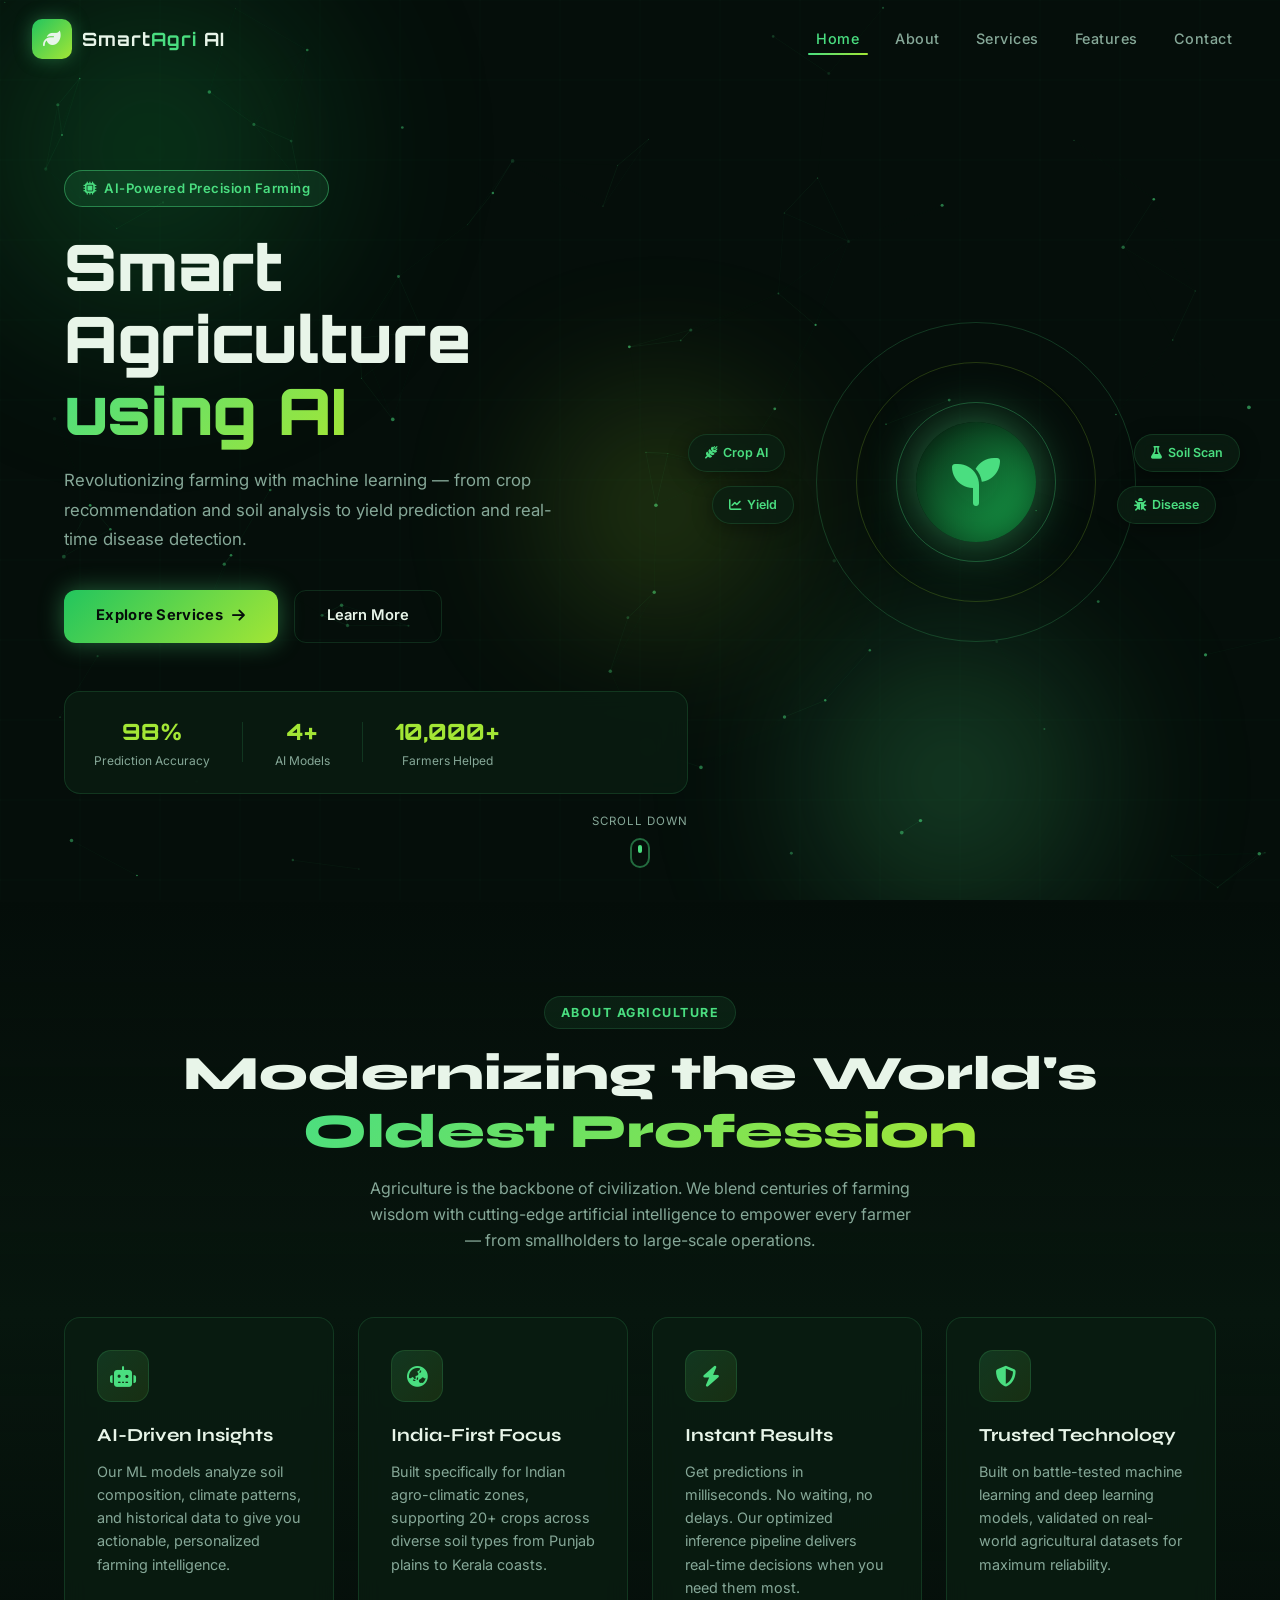
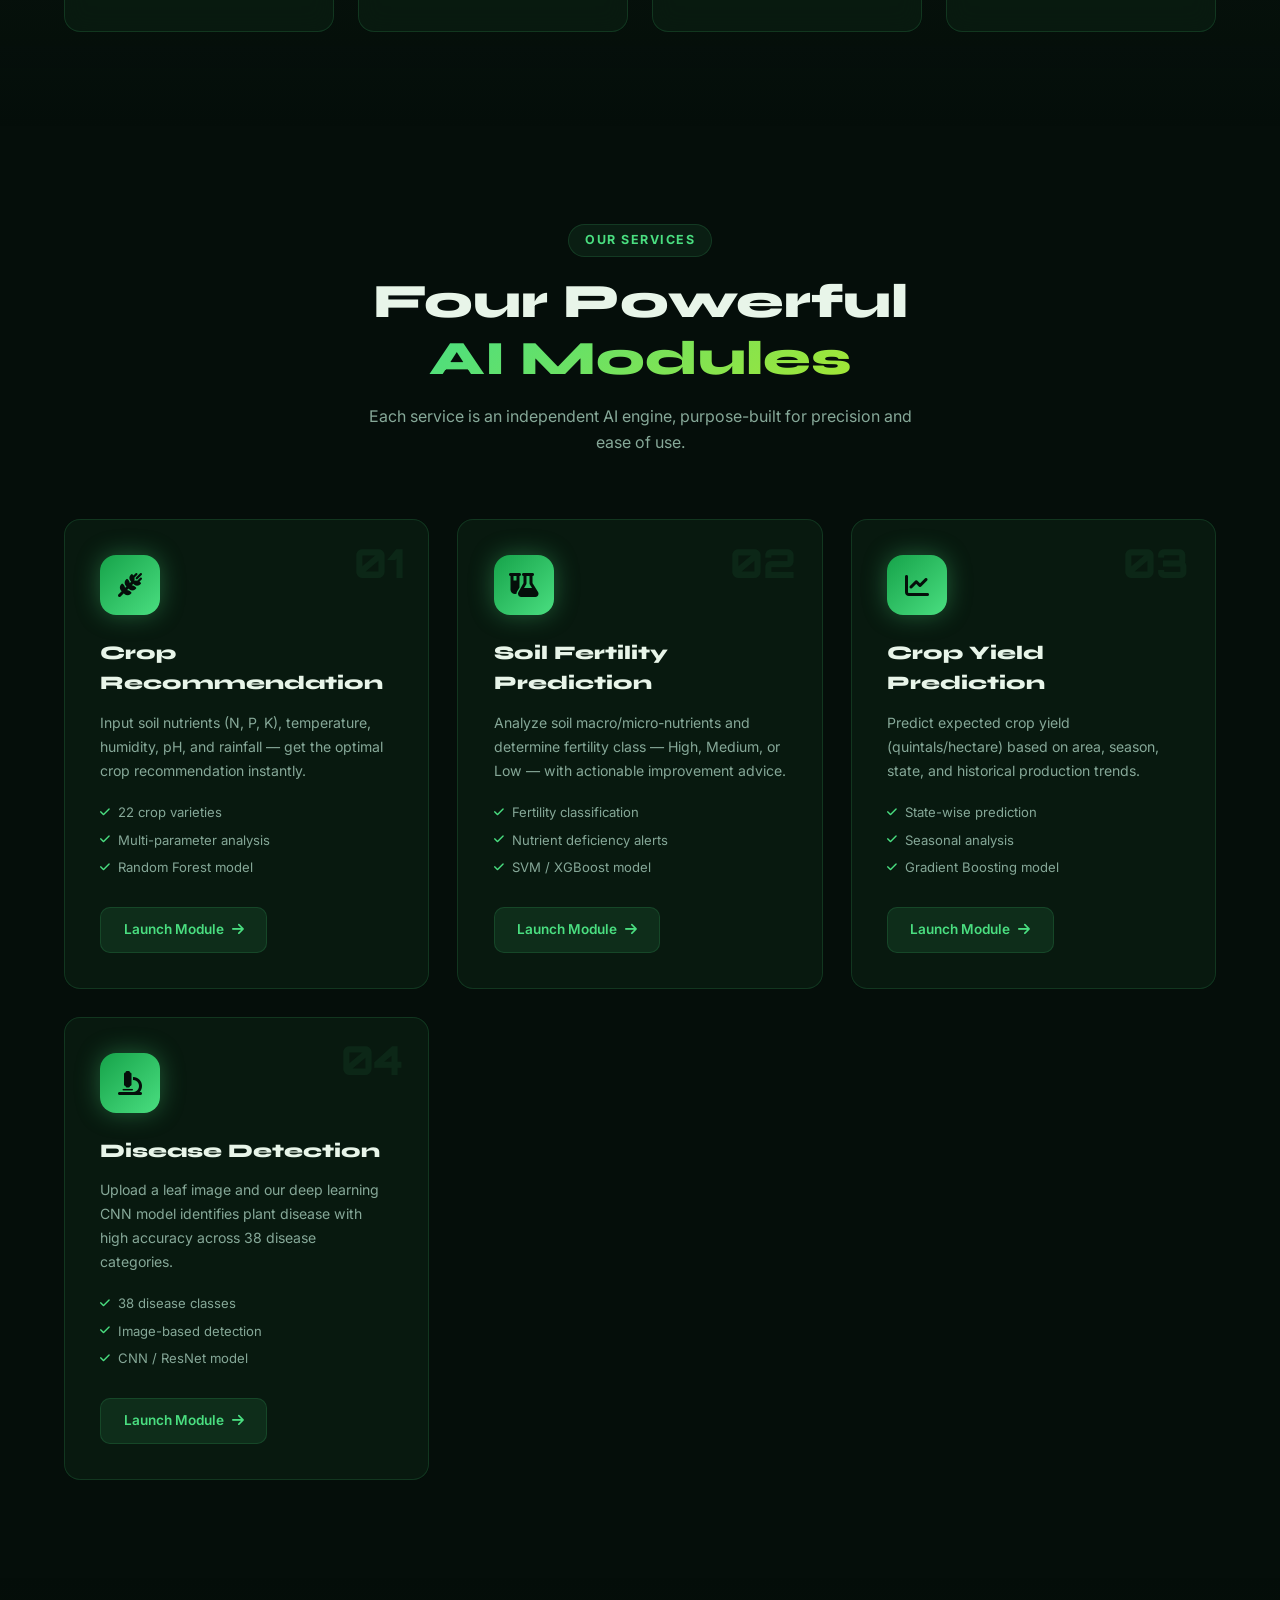
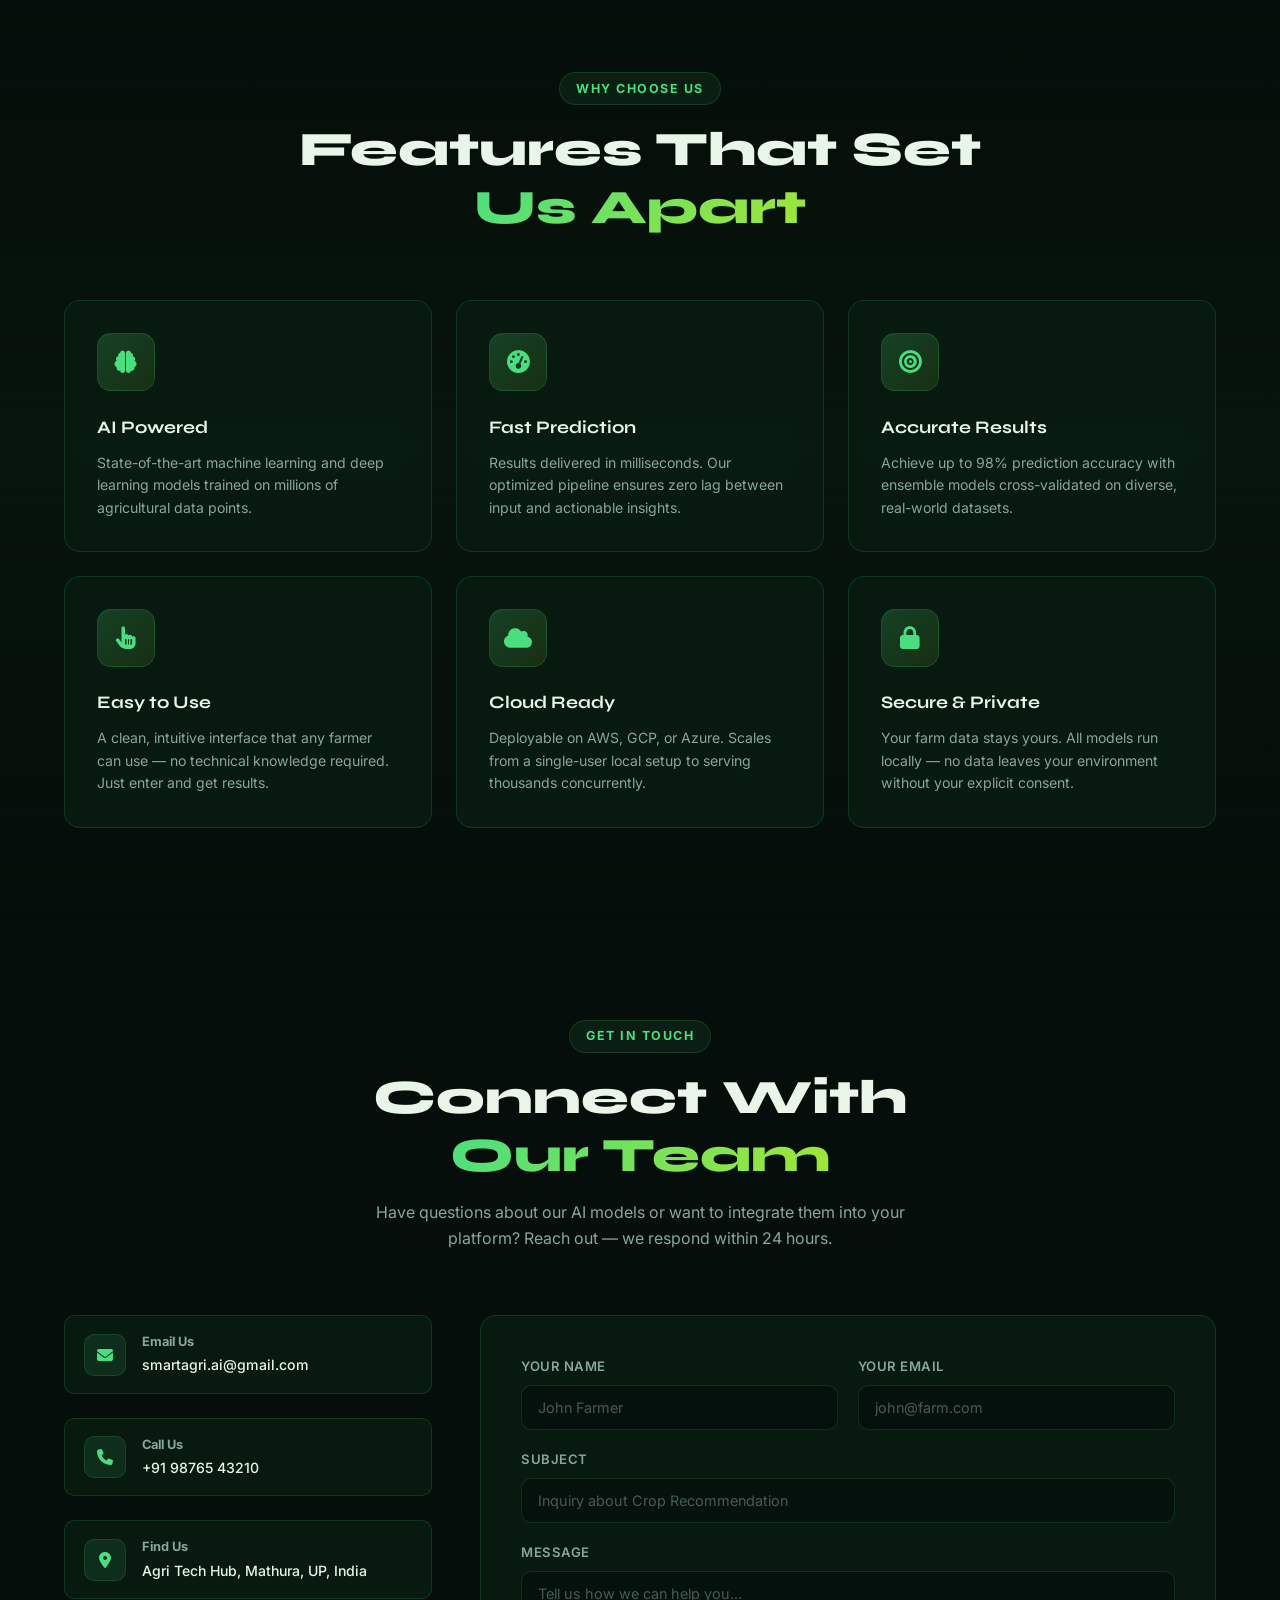
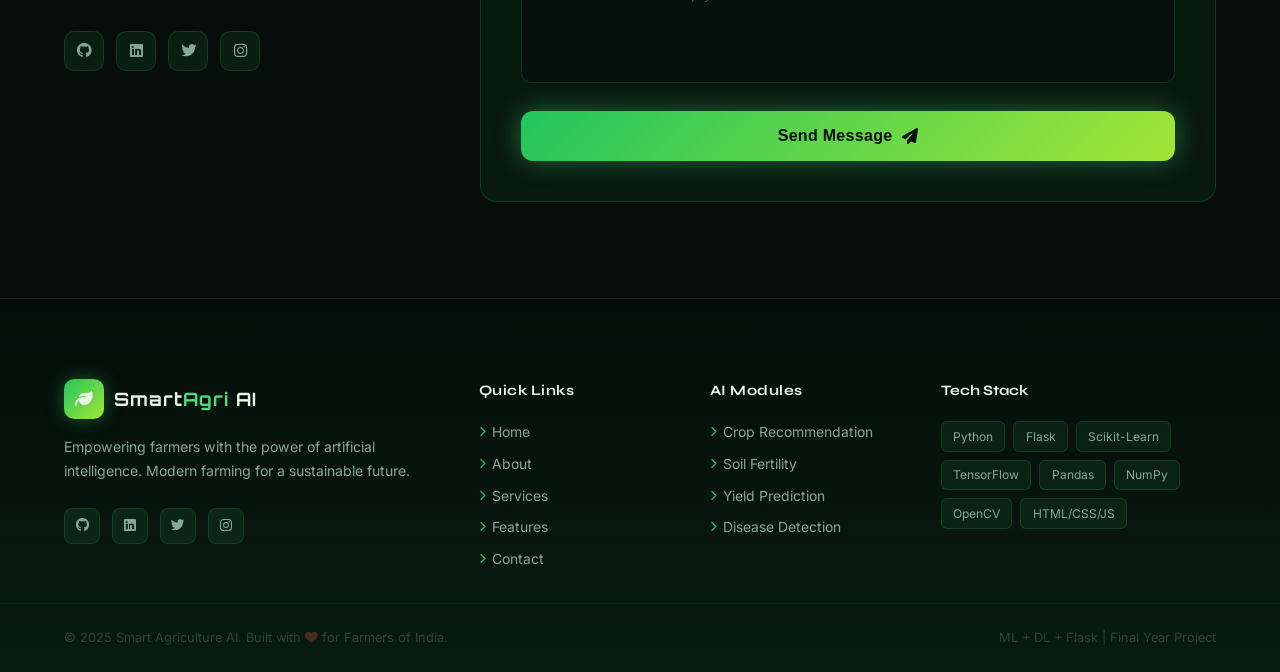
==== Main/index.html @ b3805ebc "Added Main File" ====
<!DOCTYPE html>
<html lang="en">
<head>
  <meta charset="UTF-8" />
  <meta name="viewport" content="width=device-width, initial-scale=1.0" />
  <title>Smart Agriculture AI</title>

  <!-- Google Fonts -->
  <link href="https://fonts.googleapis.com/css2?family=Orbitron:wght@400;600;700;900&family=Syne:wght@400;600;700;800&family=Inter:wght@300;400;500;600&display=swap" rel="stylesheet" />

  <!-- Font Awesome -->
  <link rel="stylesheet" href="https://cdnjs.cloudflare.com/ajax/libs/font-awesome/6.5.0/css/all.min.css" />

  <!-- Main stylesheet -->
  <link rel="stylesheet" href="style.css" />
</head>
<body>

  <!-- ============================================================
       ANIMATED CANVAS BACKGROUND
  ============================================================ -->
  <canvas id="bgCanvas"></canvas>

  <!-- ============================================================
       NAVBAR
  ============================================================ -->
  <nav class="navbar" id="navbar">
    <div class="nav-container">
      <!-- Logo -->
      <div class="nav-logo">
        <span class="logo-icon"><i class="fa-solid fa-leaf"></i></span>
        <span class="logo-text">Smart<span class="accent">Agri</span> AI</span>
      </div>

      <!-- Menu -->
      <ul class="nav-links" id="navLinks">
        <li><a href="#home" class="nav-link active">Home</a></li>
        <li><a href="#about" class="nav-link">About</a></li>
        <li><a href="#services" class="nav-link">Services</a></li>
        <li><a href="#features" class="nav-link">Features</a></li>
        <li><a href="#contact" class="nav-link">Contact</a></li>
      </ul>

      <!-- Hamburger (mobile) -->
      <div class="hamburger" id="hamburger">
        <span></span><span></span><span></span>
      </div>
    </div>
  </nav>

  <!-- ============================================================
       HERO SECTION
  ============================================================ -->
  <section class="hero" id="home">
    <!-- Floating orbs -->
    <div class="orb orb1"></div>
    <div class="orb orb2"></div>
    <div class="orb orb3"></div>

    <div class="hero-content">
      <!-- Badge -->
      <div class="hero-badge reveal">
        <i class="fa-solid fa-microchip"></i> AI-Powered Precision Farming
      </div>

      <h1 class="hero-title reveal">
        Smart Agriculture<br /><span class="gradient-text">using AI</span>
      </h1>

      <p class="hero-subtitle reveal">
        Revolutionizing farming with machine learning — from crop recommendation
        and soil analysis to yield prediction and real-time disease detection.
      </p>

      <div class="hero-buttons reveal">
        <a href="#services" class="btn-primary">
          <span>Explore Services</span>
          <i class="fa-solid fa-arrow-right"></i>
        </a>
        <a href="#about" class="btn-ghost">
          <span>Learn More</span>
        </a>
      </div>

      <!-- Stats bar -->
      <div class="hero-stats reveal">
        <div class="stat">
          <span class="stat-num" data-target="98">0</span><span>%</span>
          <p>Prediction Accuracy</p>
        </div>
        <div class="stat-divider"></div>
        <div class="stat">
          <span class="stat-num" data-target="4">0</span><span>+</span>
          <p>AI Models</p>
        </div>
        <div class="stat-divider"></div>
        <div class="stat">
          <span class="stat-num" data-target="10000">0</span><span>+</span>
          <p>Farmers Helped</p>
        </div>
      </div>
    </div>

    <!-- Hero visual -->
    <div class="hero-visual reveal">
      <div class="hero-ring ring1"></div>
      <div class="hero-ring ring2"></div>
      <div class="hero-ring ring3"></div>
      <div class="hero-globe">
        <i class="fa-solid fa-seedling"></i>
      </div>
      <!-- Floating chips -->
      <div class="chip chip1"><i class="fa-solid fa-wheat-awn"></i> Crop AI</div>
      <div class="chip chip2"><i class="fa-solid fa-flask"></i> Soil Scan</div>
      <div class="chip chip3"><i class="fa-solid fa-chart-line"></i> Yield</div>
      <div class="chip chip4"><i class="fa-solid fa-bug"></i> Disease</div>
    </div>

    <!-- Scroll hint -->
    <div class="scroll-hint">
      <span>Scroll Down</span>
      <div class="scroll-arrow"></div>
    </div>
  </section>

  <!-- ============================================================
       ABOUT SECTION
  ============================================================ -->
  <section class="about" id="about">
    <div class="section-container">
      <!-- Header -->
      <div class="section-header reveal">
        <span class="section-tag">About Agriculture</span>
        <h2>Modernizing the World's<br /><span class="gradient-text">Oldest Profession</span></h2>
        <p>
          Agriculture is the backbone of civilization. We blend centuries of
          farming wisdom with cutting-edge artificial intelligence to empower
          every farmer — from smallholders to large-scale operations.
        </p>
      </div>

      <!-- About cards -->
      <div class="about-grid">
        <div class="about-card reveal tilt-card">
          <div class="card-icon"><i class="fa-solid fa-robot"></i></div>
          <h3>AI-Driven Insights</h3>
          <p>Our ML models analyze soil composition, climate patterns, and historical data to give you actionable, personalized farming intelligence.</p>
        </div>
        <div class="about-card reveal tilt-card">
          <div class="card-icon"><i class="fa-solid fa-earth-asia"></i></div>
          <h3>India-First Focus</h3>
          <p>Built specifically for Indian agro-climatic zones, supporting 20+ crops across diverse soil types from Punjab plains to Kerala coasts.</p>
        </div>
        <div class="about-card reveal tilt-card">
          <div class="card-icon"><i class="fa-solid fa-bolt"></i></div>
          <h3>Instant Results</h3>
          <p>Get predictions in milliseconds. No waiting, no delays. Our optimized inference pipeline delivers real-time decisions when you need them most.</p>
        </div>
        <div class="about-card reveal tilt-card">
          <div class="card-icon"><i class="fa-solid fa-shield-halved"></i></div>
          <h3>Trusted Technology</h3>
          <p>Built on battle-tested machine learning and deep learning models, validated on real-world agricultural datasets for maximum reliability.</p>
        </div>
      </div>
    </div>
  </section>

  <!-- ============================================================
       SERVICES SECTION
  ============================================================ -->
  <section class="services" id="services">
    <div class="section-container">
      <div class="section-header reveal">
        <span class="section-tag">Our Services</span>
        <h2>Four Powerful<br /><span class="gradient-text">AI Modules</span></h2>
        <p>Each service is an independent AI engine, purpose-built for precision and ease of use.</p>
      </div>

      <div class="services-grid">

        <!-- Card 1 — Crop Recommendation -->
        <div class="service-card reveal tilt-card" data-delay="0">
          <div class="service-card-glow"></div>
          <div class="service-icon">
            <i class="fa-solid fa-wheat-awn"></i>
          </div>
          <span class="service-num">01</span>
          <h3>Crop Recommendation</h3>
          <p>Input soil nutrients (N, P, K), temperature, humidity, pH, and rainfall — get the optimal crop recommendation instantly.</p>
          <ul class="service-features">
            <li><i class="fa-solid fa-check"></i> 22 crop varieties</li>
            <li><i class="fa-solid fa-check"></i> Multi-parameter analysis</li>
            <li><i class="fa-solid fa-check"></i> Random Forest model</li>
          </ul>
          <a href="http://127.0.0.1:5002" class="service-btn">
            <span>Launch Module</span>
            <i class="fa-solid fa-arrow-right"></i>
          </a>
        </div>

        <!-- Card 2 — Soil Fertility -->
        <div class="service-card reveal tilt-card" data-delay="100">
          <div class="service-card-glow"></div>
          <div class="service-icon">
            <i class="fa-solid fa-flask-vial"></i>
          </div>
          <span class="service-num">02</span>
          <h3>Soil Fertility Prediction</h3>
          <p>Analyze soil macro/micro-nutrients and determine fertility class — High, Medium, or Low — with actionable improvement advice.</p>
          <ul class="service-features">
            <li><i class="fa-solid fa-check"></i> Fertility classification</li>
            <li><i class="fa-solid fa-check"></i> Nutrient deficiency alerts</li>
            <li><i class="fa-solid fa-check"></i> SVM / XGBoost model</li>
          </ul>
          <a href="http://127.0.0.1:5001" class="service-btn">
            <span>Launch Module</span>
            <i class="fa-solid fa-arrow-right"></i>
          </a>
        </div>

        <!-- Card 3 — Yield Prediction -->
        <div class="service-card reveal tilt-card" data-delay="200">
          <div class="service-card-glow"></div>
          <div class="service-icon">
            <i class="fa-solid fa-chart-line"></i>
          </div>
          <span class="service-num">03</span>
          <h3>Crop Yield Prediction</h3>
          <p>Predict expected crop yield (quintals/hectare) based on area, season, state, and historical production trends.</p>
          <ul class="service-features">
            <li><i class="fa-solid fa-check"></i> State-wise prediction</li>
            <li><i class="fa-solid fa-check"></i> Seasonal analysis</li>
            <li><i class="fa-solid fa-check"></i> Gradient Boosting model</li>
          </ul>
          <a href="http://127.0.0.1:5000" class="service-btn">
            <span>Launch Module</span>
            <i class="fa-solid fa-arrow-right"></i>
          </a>
        </div>

        <!-- Card 4 — Disease Detection -->
        <div class="service-card reveal tilt-card" data-delay="300">
          <div class="service-card-glow"></div>
          <div class="service-icon">
            <i class="fa-solid fa-microscope"></i>
          </div>
          <span class="service-num">04</span>
          <h3>Disease Detection</h3>
          <p>Upload a leaf image and our deep learning CNN model identifies plant disease with high accuracy across 38 disease categories.</p>
          <ul class="service-features">
            <li><i class="fa-solid fa-check"></i> 38 disease classes</li>
            <li><i class="fa-solid fa-check"></i> Image-based detection</li>
            <li><i class="fa-solid fa-check"></i> CNN / ResNet model</li>
          </ul>
          <a href="http://127.0.0.1:5003" class="service-btn">
            <span>Launch Module</span>
            <i class="fa-solid fa-arrow-right"></i>
          </a>
        </div>

      </div>
    </div>
  </section>

  <!-- ============================================================
       FEATURES SECTION
  ============================================================ -->
  <section class="features" id="features">
    <div class="section-container">
      <div class="section-header reveal">
        <span class="section-tag">Why Choose Us</span>
        <h2>Features That Set<br /><span class="gradient-text">Us Apart</span></h2>
      </div>

      <div class="features-grid">

        <div class="feature-box reveal">
          <div class="feature-icon-wrap">
            <div class="feature-icon-bg"></div>
            <i class="fa-solid fa-brain"></i>
          </div>
          <h3>AI Powered</h3>
          <p>State-of-the-art machine learning and deep learning models trained on millions of agricultural data points.</p>
        </div>

        <div class="feature-box reveal">
          <div class="feature-icon-wrap">
            <div class="feature-icon-bg"></div>
            <i class="fa-solid fa-gauge-high"></i>
          </div>
          <h3>Fast Prediction</h3>
          <p>Results delivered in milliseconds. Our optimized pipeline ensures zero lag between input and actionable insights.</p>
        </div>

        <div class="feature-box reveal">
          <div class="feature-icon-wrap">
            <div class="feature-icon-bg"></div>
            <i class="fa-solid fa-bullseye"></i>
          </div>
          <h3>Accurate Results</h3>
          <p>Achieve up to 98% prediction accuracy with ensemble models cross-validated on diverse, real-world datasets.</p>
        </div>

        <div class="feature-box reveal">
          <div class="feature-icon-wrap">
            <div class="feature-icon-bg"></div>
            <i class="fa-solid fa-hand-pointer"></i>
          </div>
          <h3>Easy to Use</h3>
          <p>A clean, intuitive interface that any farmer can use — no technical knowledge required. Just enter and get results.</p>
        </div>

        <div class="feature-box reveal">
          <div class="feature-icon-wrap">
            <div class="feature-icon-bg"></div>
            <i class="fa-solid fa-cloud"></i>
          </div>
          <h3>Cloud Ready</h3>
          <p>Deployable on AWS, GCP, or Azure. Scales from a single-user local setup to serving thousands concurrently.</p>
        </div>

        <div class="feature-box reveal">
          <div class="feature-icon-wrap">
            <div class="feature-icon-bg"></div>
            <i class="fa-solid fa-lock"></i>
          </div>
          <h3>Secure & Private</h3>
          <p>Your farm data stays yours. All models run locally — no data leaves your environment without your explicit consent.</p>
        </div>

      </div>
    </div>
  </section>

  <!-- ============================================================
       CONTACT SECTION
  ============================================================ -->
  <section class="contact" id="contact">
    <div class="section-container">
      <div class="section-header reveal">
        <span class="section-tag">Get in Touch</span>
        <h2>Connect With<br /><span class="gradient-text">Our Team</span></h2>
        <p>Have questions about our AI models or want to integrate them into your platform? Reach out — we respond within 24 hours.</p>
      </div>

      <div class="contact-wrapper reveal">
        <!-- Contact info -->
        <div class="contact-info">
          <div class="contact-info-item">
            <div class="contact-info-icon"><i class="fa-solid fa-envelope"></i></div>
            <div>
              <h4>Email Us</h4>
              <p>smartagri.ai@gmail.com</p>
            </div>
          </div>
          <div class="contact-info-item">
            <div class="contact-info-icon"><i class="fa-solid fa-phone"></i></div>
            <div>
              <h4>Call Us</h4>
              <p>+91 98765 43210</p>
            </div>
          </div>
          <div class="contact-info-item">
            <div class="contact-info-icon"><i class="fa-solid fa-location-dot"></i></div>
            <div>
              <h4>Find Us</h4>
              <p>Agri Tech Hub, Mathura, UP, India</p>
            </div>
          </div>
          <!-- Social links -->
          <div class="contact-socials">
            <a href="#" class="social-btn"><i class="fa-brands fa-github"></i></a>
            <a href="#" class="social-btn"><i class="fa-brands fa-linkedin"></i></a>
            <a href="#" class="social-btn"><i class="fa-brands fa-twitter"></i></a>
            <a href="#" class="social-btn"><i class="fa-brands fa-instagram"></i></a>
          </div>
        </div>

        <!-- Contact form -->
        <form class="contact-form" id="contactForm">
          <div class="form-row">
            <div class="form-group">
              <label>Your Name</label>
              <input type="text" placeholder="John Farmer" required />
            </div>
            <div class="form-group">
              <label>Your Email</label>
              <input type="email" placeholder="john@farm.com" required />
            </div>
          </div>
          <div class="form-group">
            <label>Subject</label>
            <input type="text" placeholder="Inquiry about Crop Recommendation" required />
          </div>
          <div class="form-group">
            <label>Message</label>
            <textarea rows="5" placeholder="Tell us how we can help you..." required></textarea>
          </div>
          <button type="submit" class="btn-primary form-submit">
            <span>Send Message</span>
            <i class="fa-solid fa-paper-plane"></i>
          </button>
          <!-- Success toast -->
          <div class="form-toast" id="formToast">
            <i class="fa-solid fa-circle-check"></i> Message sent successfully!
          </div>
        </form>
      </div>
    </div>
  </section>

  <!-- ============================================================
       FOOTER
  ============================================================ -->
  <footer class="footer">
    <div class="footer-bg-animation"></div>
    <div class="footer-container">

      <!-- Brand -->
      <div class="footer-brand">
        <div class="nav-logo">
          <span class="logo-icon"><i class="fa-solid fa-leaf"></i></span>
          <span class="logo-text">Smart<span class="accent">Agri</span> AI</span>
        </div>
        <p>Empowering farmers with the power of artificial intelligence. Modern farming for a sustainable future.</p>
        <div class="footer-socials">
          <a href="#"><i class="fa-brands fa-github"></i></a>
          <a href="#"><i class="fa-brands fa-linkedin"></i></a>
          <a href="#"><i class="fa-brands fa-twitter"></i></a>
          <a href="#"><i class="fa-brands fa-instagram"></i></a>
        </div>
      </div>

      <!-- Quick links -->
      <div class="footer-links">
        <h4>Quick Links</h4>
        <ul>
          <li><a href="#home"><i class="fa-solid fa-chevron-right"></i> Home</a></li>
          <li><a href="#about"><i class="fa-solid fa-chevron-right"></i> About</a></li>
          <li><a href="#services"><i class="fa-solid fa-chevron-right"></i> Services</a></li>
          <li><a href="#features"><i class="fa-solid fa-chevron-right"></i> Features</a></li>
          <li><a href="#contact"><i class="fa-solid fa-chevron-right"></i> Contact</a></li>
        </ul>
      </div>

      <!-- Services links -->
      <div class="footer-links">
        <h4>AI Modules</h4>
        <ul>
          <li><a href="http://127.0.0.1:5002"><i class="fa-solid fa-chevron-right"></i> Crop Recommendation</a></li>
          <li><a href="http://127.0.0.1:5001"><i class="fa-solid fa-chevron-right"></i> Soil Fertility</a></li>
          <li><a href="http://127.0.0.1:5000"><i class="fa-solid fa-chevron-right"></i> Yield Prediction</a></li>
          <li><a href="http://127.0.0.1:5003"><i class="fa-solid fa-chevron-right"></i> Disease Detection</a></li>
        </ul>
      </div>

      <!-- Tech stack -->
      <div class="footer-tech">
        <h4>Tech Stack</h4>
        <div class="tech-tags">
          <span>Python</span>
          <span>Flask</span>
          <span>Scikit-Learn</span>
          <span>TensorFlow</span>
          <span>Pandas</span>
          <span>NumPy</span>
          <span>OpenCV</span>
          <span>HTML/CSS/JS</span>
        </div>
      </div>

    </div>

    <!-- Bottom bar -->
    <div class="footer-bottom">
      <p>© 2025 Smart Agriculture AI. Built with <i class="fa-solid fa-heart"></i> for Farmers of India.</p>
      <p>ML + DL + Flask | Final Year Project</p>
    </div>
  </footer>

  <!-- Script -->
  <script src="script.js"></script>
</body>
</html>
---- Main/style.css ----
/* ================================================================
   SMART AGRICULTURE AI — style.css
   Dark + Green futuristic theme with glassmorphism & animations
   ================================================================ */

/* ---------------------------------------------------------------
   CSS Variables & Reset
--------------------------------------------------------------- */
:root {
  --bg-dark:        #050e0a;
  --bg-card:        rgba(10, 30, 18, 0.75);
  --bg-card-solid:  #0a1e12;
  --green-400:      #4ade80;
  --green-500:      #22c55e;
  --green-600:      #16a34a;
  --green-glow:     rgba(74, 222, 128, 0.35);
  --green-glow-sm:  rgba(74, 222, 128, 0.15);
  --accent:         #a3e635;       /* lime accent */
  --text-primary:   #e8f5e9;
  --text-secondary: #86a898;
  --border:         rgba(74, 222, 128, 0.15);
  --border-glow:    rgba(74, 222, 128, 0.45);
  --font-display:   'Orbitron', monospace;
  --font-heading:   'Syne', sans-serif;
  --font-body:      'Inter', sans-serif;
  --radius:         16px;
  --radius-sm:      10px;
  --transition:     0.35s cubic-bezier(0.4, 0, 0.2, 1);
}

*, *::before, *::after { box-sizing: border-box; margin: 0; padding: 0; }

html { scroll-behavior: smooth; }

body {
  font-family: var(--font-body);
  background: var(--bg-dark);
  color: var(--text-primary);
  overflow-x: hidden;
  line-height: 1.6;
}

/* ---------------------------------------------------------------
   CANVAS BACKGROUND
--------------------------------------------------------------- */
#bgCanvas {
  position: fixed;
  inset: 0;
  z-index: 0;
  pointer-events: none;
}

/* ---------------------------------------------------------------
   TYPOGRAPHY UTILITIES
--------------------------------------------------------------- */
.gradient-text {
  background: linear-gradient(135deg, var(--green-400), var(--accent));
  -webkit-background-clip: text;
  -webkit-text-fill-color: transparent;
  background-clip: text;
}

.accent { color: var(--green-400); }

/* ---------------------------------------------------------------
   SCROLLBAR
--------------------------------------------------------------- */
::-webkit-scrollbar { width: 6px; }
::-webkit-scrollbar-track { background: var(--bg-dark); }
::-webkit-scrollbar-thumb { background: var(--green-600); border-radius: 99px; }

/* ---------------------------------------------------------------
   NAVBAR
--------------------------------------------------------------- */
.navbar {
  position: fixed;
  top: 0; left: 0; right: 0;
  z-index: 1000;
  padding: 1.2rem 2rem;
  transition: var(--transition);
}

.navbar.scrolled {
  background: rgba(5, 14, 10, 0.9);
  backdrop-filter: blur(18px);
  -webkit-backdrop-filter: blur(18px);
  border-bottom: 1px solid var(--border);
  padding: 0.85rem 2rem;
  box-shadow: 0 4px 30px rgba(0,0,0,0.5);
}

.nav-container {
  max-width: 1300px;
  margin: 0 auto;
  display: flex;
  align-items: center;
  justify-content: space-between;
}

/* Logo */
.nav-logo {
  display: flex;
  align-items: center;
  gap: 0.6rem;
  text-decoration: none;
}

.logo-icon {
  width: 40px; height: 40px;
  background: linear-gradient(135deg, var(--green-500), var(--accent));
  border-radius: 10px;
  display: flex; align-items: center; justify-content: center;
  font-size: 1.1rem;
  box-shadow: 0 0 18px var(--green-glow);
  animation: logoPulse 3s ease-in-out infinite;
}

@keyframes logoPulse {
  0%, 100% { box-shadow: 0 0 18px var(--green-glow); }
  50%       { box-shadow: 0 0 30px rgba(74,222,128,0.55); }
}

.logo-text {
  font-family: var(--font-display);
  font-size: 1.15rem;
  font-weight: 700;
  color: var(--text-primary);
  letter-spacing: 1px;
}

/* Nav links */
.nav-links {
  display: flex;
  list-style: none;
  gap: 0.25rem;
}

.nav-link {
  position: relative;
  padding: 0.5rem 1rem;
  color: var(--text-secondary);
  text-decoration: none;
  font-size: 0.9rem;
  font-weight: 500;
  border-radius: 8px;
  transition: var(--transition);
  letter-spacing: 0.5px;
}

.nav-link::after {
  content: '';
  position: absolute;
  bottom: 0; left: 50%; right: 50%;
  height: 2px;
  background: linear-gradient(90deg, var(--green-400), var(--accent));
  border-radius: 99px;
  transition: var(--transition);
}

.nav-link:hover,
.nav-link.active {
  color: var(--green-400);
}

.nav-link:hover::after,
.nav-link.active::after {
  left: 10%; right: 10%;
}

/* Hamburger */
.hamburger {
  display: none;
  flex-direction: column;
  gap: 5px;
  cursor: pointer;
}
.hamburger span {
  width: 26px; height: 2px;
  background: var(--green-400);
  border-radius: 99px;
  transition: var(--transition);
}

/* ---------------------------------------------------------------
   HERO
--------------------------------------------------------------- */
.hero {
  position: relative;
  min-height: 100vh;
  display: flex;
  align-items: center;
  justify-content: space-between;
  gap: 3rem;
  padding: 8rem 5% 4rem;
  overflow: hidden;
  z-index: 1;
}

/* Floating orbs */
.orb {
  position: absolute;
  border-radius: 50%;
  filter: blur(80px);
  opacity: 0.35;
  animation: orbFloat 8s ease-in-out infinite;
}
.orb1 {
  width: 500px; height: 500px;
  background: radial-gradient(circle, #16a34a, transparent 70%);
  top: -100px; left: -100px;
}
.orb2 {
  width: 400px; height: 400px;
  background: radial-gradient(circle, #4ade80, transparent 70%);
  bottom: -80px; right: 10%;
  animation-delay: -3s;
}
.orb3 {
  width: 300px; height: 300px;
  background: radial-gradient(circle, #a3e635, transparent 70%);
  top: 40%; left: 40%;
  animation-delay: -5s;
}

@keyframes orbFloat {
  0%, 100% { transform: translate(0, 0) scale(1); }
  33%       { transform: translate(30px, -30px) scale(1.08); }
  66%       { transform: translate(-20px, 20px) scale(0.95); }
}

/* Hero content */
.hero-content {
  flex: 1;
  max-width: 640px;
  z-index: 2;
}

.hero-badge {
  display: inline-flex;
  align-items: center;
  gap: 0.5rem;
  background: rgba(74, 222, 128, 0.1);
  border: 1px solid var(--border-glow);
  padding: 0.45rem 1.1rem;
  border-radius: 99px;
  font-size: 0.82rem;
  font-weight: 600;
  color: var(--green-400);
  letter-spacing: 0.5px;
  margin-bottom: 1.5rem;
  animation: badgePulse 3s ease-in-out infinite;
}

@keyframes badgePulse {
  0%, 100% { box-shadow: 0 0 0 rgba(74,222,128,0); }
  50%       { box-shadow: 0 0 20px rgba(74,222,128,0.25); }
}

.hero-title {
  font-family: var(--font-display);
  font-size: clamp(2.4rem, 5vw, 4rem);
  font-weight: 900;
  line-height: 1.12;
  margin-bottom: 1.25rem;
  color: var(--text-primary);
}

.hero-subtitle {
  font-size: 1.05rem;
  color: var(--text-secondary);
  max-width: 520px;
  margin-bottom: 2.2rem;
  line-height: 1.75;
}

.hero-buttons {
  display: flex;
  flex-wrap: wrap;
  gap: 1rem;
  margin-bottom: 3rem;
}

/* Primary button */
.btn-primary {
  display: inline-flex;
  align-items: center;
  gap: 0.6rem;
  padding: 0.85rem 2rem;
  background: linear-gradient(135deg, var(--green-500), var(--accent));
  color: #050e0a;
  font-weight: 700;
  font-size: 0.92rem;
  border-radius: 12px;
  text-decoration: none;
  border: none;
  cursor: pointer;
  position: relative;
  overflow: hidden;
  transition: var(--transition);
  box-shadow: 0 0 25px rgba(74,222,128,0.4);
  letter-spacing: 0.3px;
}
.btn-primary::before {
  content: '';
  position: absolute;
  inset: 0;
  background: linear-gradient(135deg, rgba(255,255,255,0.25), transparent);
  opacity: 0;
  transition: var(--transition);
}
.btn-primary:hover {
  transform: translateY(-3px);
  box-shadow: 0 0 45px rgba(74,222,128,0.65);
}
.btn-primary:hover::before { opacity: 1; }
.btn-primary i { transition: transform var(--transition); }
.btn-primary:hover i { transform: translateX(4px); }

/* Ghost button */
.btn-ghost {
  display: inline-flex;
  align-items: center;
  gap: 0.5rem;
  padding: 0.85rem 2rem;
  background: transparent;
  color: var(--text-primary);
  font-weight: 600;
  font-size: 0.92rem;
  border-radius: 12px;
  text-decoration: none;
  border: 1px solid var(--border);
  cursor: pointer;
  transition: var(--transition);
}
.btn-ghost:hover {
  border-color: var(--green-400);
  color: var(--green-400);
  background: var(--green-glow-sm);
  transform: translateY(-3px);
}

/* Stats bar */
.hero-stats {
  display: flex;
  align-items: center;
  gap: 2rem;
  padding: 1.4rem 1.8rem;
  background: var(--bg-card);
  border: 1px solid var(--border);
  border-radius: var(--radius);
  backdrop-filter: blur(10px);
  -webkit-backdrop-filter: blur(10px);
}
.stat { text-align: center; }
.stat-num {
  font-family: var(--font-display);
  font-size: 1.8rem;
  font-weight: 900;
  color: var(--green-400);
}
.stat > span { font-size: 1.4rem; color: var(--accent); font-weight: 800; }
.stat p { font-size: 0.75rem; color: var(--text-secondary); margin-top: 0.1rem; }
.stat-divider {
  width: 1px;
  height: 40px;
  background: var(--border);
}

/* Hero visual */
.hero-visual {
  flex: 1;
  max-width: 480px;
  position: relative;
  display: flex;
  align-items: center;
  justify-content: center;
  z-index: 2;
}

.hero-ring {
  position: absolute;
  border-radius: 50%;
  border: 1px solid var(--border);
  animation: ringRotate 20s linear infinite;
}
.ring1 { width: 320px; height: 320px; border-color: rgba(74,222,128,0.2); }
.ring2 { width: 240px; height: 240px; border-color: rgba(163,230,53,0.2); animation-direction: reverse; animation-duration: 15s; }
.ring3 { width: 160px; height: 160px; border-color: rgba(74,222,128,0.3); animation-duration: 10s; }

@keyframes ringRotate {
  from { transform: rotate(0deg); }
  to   { transform: rotate(360deg); }
}

.hero-globe {
  width: 120px; height: 120px;
  border-radius: 50%;
  background: linear-gradient(135deg, #0a2e18, #16a34a);
  display: flex; align-items: center; justify-content: center;
  font-size: 3rem;
  color: var(--green-400);
  box-shadow: 0 0 50px rgba(74,222,128,0.5), inset 0 0 30px rgba(0,0,0,0.5);
  animation: globePulse 4s ease-in-out infinite;
  z-index: 2;
}
@keyframes globePulse {
  0%, 100% { box-shadow: 0 0 50px rgba(74,222,128,0.5); }
  50%       { box-shadow: 0 0 80px rgba(74,222,128,0.8); }
}

/* Floating chips */
.chip {
  position: absolute;
  padding: 0.5rem 1rem;
  background: rgba(10,30,18,0.8);
  border: 1px solid var(--border);
  border-radius: 99px;
  font-size: 0.78rem;
  font-weight: 600;
  color: var(--green-400);
  backdrop-filter: blur(10px);
  -webkit-backdrop-filter: blur(10px);
  white-space: nowrap;
  display: flex; align-items: center; gap: 0.4rem;
  box-shadow: 0 4px 20px rgba(0,0,0,0.4);
}
.chip1 { top: 10%; left: -10%;    animation: chipFloat 6s ease-in-out infinite 0s; }
.chip2 { top: 10%; right: -5%;   animation: chipFloat 6s ease-in-out infinite 1.5s; }
.chip3 { bottom: 15%; left: -5%; animation: chipFloat 6s ease-in-out infinite 3s; }
.chip4 { bottom: 15%; right: 0%; animation: chipFloat 6s ease-in-out infinite 4.5s; }

@keyframes chipFloat {
  0%, 100% { transform: translateY(0); }
  50%       { transform: translateY(-10px); }
}

/* Scroll hint */
.scroll-hint {
  position: absolute;
  bottom: 2rem; left: 50%;
  transform: translateX(-50%);
  display: flex; flex-direction: column; align-items: center; gap: 0.5rem;
  font-size: 0.72rem;
  color: var(--text-secondary);
  letter-spacing: 1px;
  text-transform: uppercase;
  animation: hintFade 3s ease-in-out infinite;
}
.scroll-arrow {
  width: 20px; height: 30px;
  border: 2px solid var(--border-glow);
  border-radius: 10px;
  position: relative;
}
.scroll-arrow::after {
  content: '';
  position: absolute;
  top: 5px; left: 50%;
  transform: translateX(-50%);
  width: 4px; height: 8px;
  background: var(--green-400);
  border-radius: 99px;
  animation: scrollDot 2s ease-in-out infinite;
}
@keyframes scrollDot {
  0%   { opacity: 1; transform: translateX(-50%) translateY(0); }
  100% { opacity: 0; transform: translateX(-50%) translateY(14px); }
}
@keyframes hintFade {
  0%, 100% { opacity: 0.5; }
  50%       { opacity: 1; }
}

/* ---------------------------------------------------------------
   SECTION SHARED
--------------------------------------------------------------- */
.section-container {
  max-width: 1300px;
  margin: 0 auto;
  padding: 6rem 5%;
  position: relative;
  z-index: 1;
}

.section-header {
  text-align: center;
  margin-bottom: 4rem;
}

.section-tag {
  display: inline-block;
  padding: 0.35rem 1rem;
  background: rgba(74, 222, 128, 0.08);
  border: 1px solid var(--border);
  border-radius: 99px;
  font-size: 0.78rem;
  font-weight: 700;
  color: var(--green-400);
  letter-spacing: 1.5px;
  text-transform: uppercase;
  margin-bottom: 1rem;
}

.section-header h2 {
  font-family: var(--font-heading);
  font-size: clamp(2rem, 4vw, 3rem);
  font-weight: 800;
  line-height: 1.2;
  margin-bottom: 1rem;
}

.section-header p {
  color: var(--text-secondary);
  max-width: 560px;
  margin: 0 auto;
  font-size: 1rem;
}

/* ---------------------------------------------------------------
   ABOUT SECTION
--------------------------------------------------------------- */
.about {
  position: relative;
  z-index: 1;
  background: linear-gradient(180deg, transparent, rgba(10,30,18,0.5) 50%, transparent);
}

.about-grid {
  display: grid;
  grid-template-columns: repeat(auto-fit, minmax(260px, 1fr));
  gap: 1.5rem;
}

.about-card {
  background: var(--bg-card);
  border: 1px solid var(--border);
  border-radius: var(--radius);
  padding: 2rem;
  backdrop-filter: blur(12px);
  -webkit-backdrop-filter: blur(12px);
  transition: var(--transition);
  position: relative;
  overflow: hidden;
}
.about-card::before {
  content: '';
  position: absolute;
  top: 0; left: 0; right: 0;
  height: 2px;
  background: linear-gradient(90deg, transparent, var(--green-500), transparent);
  opacity: 0;
  transition: var(--transition);
}
.about-card:hover {
  border-color: var(--border-glow);
  transform: translateY(-6px);
  box-shadow: 0 20px 50px rgba(0,0,0,0.5), 0 0 30px var(--green-glow-sm);
}
.about-card:hover::before { opacity: 1; }

.card-icon {
  width: 52px; height: 52px;
  background: linear-gradient(135deg, rgba(74,222,128,0.15), rgba(163,230,53,0.1));
  border: 1px solid var(--border);
  border-radius: 14px;
  display: flex; align-items: center; justify-content: center;
  font-size: 1.3rem;
  color: var(--green-400);
  margin-bottom: 1.2rem;
  transition: var(--transition);
}
.about-card:hover .card-icon {
  background: linear-gradient(135deg, rgba(74,222,128,0.25), rgba(163,230,53,0.2));
  box-shadow: 0 0 20px var(--green-glow-sm);
}

.about-card h3 {
  font-family: var(--font-heading);
  font-size: 1.15rem;
  font-weight: 700;
  margin-bottom: 0.6rem;
  color: var(--text-primary);
}

.about-card p { color: var(--text-secondary); font-size: 0.9rem; }

/* ---------------------------------------------------------------
   SERVICES SECTION
--------------------------------------------------------------- */
.services {
  position: relative;
  z-index: 1;
}

.services-grid {
  display: grid;
  grid-template-columns: repeat(auto-fit, minmax(280px, 1fr));
  gap: 1.75rem;
}

.service-card {
  position: relative;
  background: var(--bg-card);
  border: 1px solid var(--border);
  border-radius: var(--radius);
  padding: 2.2rem;
  backdrop-filter: blur(14px);
  -webkit-backdrop-filter: blur(14px);
  overflow: hidden;
  transition: var(--transition);
  display: flex;
  flex-direction: column;
}

/* Glow effect */
.service-card-glow {
  position: absolute;
  inset: 0;
  border-radius: var(--radius);
  opacity: 0;
  background: radial-gradient(circle at 50% 0%, rgba(74,222,128,0.2), transparent 70%);
  transition: var(--transition);
  pointer-events: none;
}
.service-card:hover .service-card-glow { opacity: 1; }

.service-card:hover {
  border-color: var(--border-glow);
  transform: translateY(-8px);
  box-shadow: 0 25px 60px rgba(0,0,0,0.6), 0 0 40px var(--green-glow);
}

.service-num {
  position: absolute;
  top: 1.4rem; right: 1.6rem;
  font-family: var(--font-display);
  font-size: 2.5rem;
  font-weight: 900;
  color: rgba(74,222,128,0.07);
  line-height: 1;
}

.service-icon {
  width: 60px; height: 60px;
  background: linear-gradient(135deg, var(--green-600), var(--green-400));
  border-radius: 16px;
  display: flex; align-items: center; justify-content: center;
  font-size: 1.5rem;
  color: #050e0a;
  margin-bottom: 1.4rem;
  box-shadow: 0 0 25px var(--green-glow);
  transition: var(--transition);
}
.service-card:hover .service-icon {
  box-shadow: 0 0 40px rgba(74,222,128,0.7);
  transform: scale(1.08);
}

.service-card h3 {
  font-family: var(--font-heading);
  font-size: 1.2rem;
  font-weight: 800;
  margin-bottom: 0.75rem;
  color: var(--text-primary);
}

.service-card p {
  color: var(--text-secondary);
  font-size: 0.88rem;
  line-height: 1.7;
  margin-bottom: 1.2rem;
}

.service-features {
  list-style: none;
  margin-bottom: 1.8rem;
  display: flex;
  flex-direction: column;
  gap: 0.4rem;
  flex: 1;
}
.service-features li {
  display: flex; align-items: center; gap: 0.5rem;
  font-size: 0.82rem;
  color: var(--text-secondary);
}
.service-features li i { color: var(--green-400); font-size: 0.7rem; }

.service-btn {
  display: inline-flex;
  align-items: center;
  gap: 0.5rem;
  padding: 0.7rem 1.4rem;
  background: rgba(74,222,128,0.1);
  border: 1px solid var(--border);
  border-radius: 10px;
  color: var(--green-400);
  font-weight: 600;
  font-size: 0.85rem;
  text-decoration: none;
  transition: var(--transition);
  align-self: flex-start;
}
.service-btn:hover {
  background: var(--green-500);
  border-color: var(--green-500);
  color: #050e0a;
  box-shadow: 0 0 25px var(--green-glow);
}
.service-btn i { transition: transform var(--transition); }
.service-btn:hover i { transform: translateX(4px); }

/* ---------------------------------------------------------------
   FEATURES SECTION
--------------------------------------------------------------- */
.features {
  position: relative;
  z-index: 1;
  background: linear-gradient(180deg, transparent, rgba(10,30,18,0.4) 50%, transparent);
}

.features-grid {
  display: grid;
  grid-template-columns: repeat(auto-fit, minmax(280px, 1fr));
  gap: 1.5rem;
}

.feature-box {
  background: var(--bg-card);
  border: 1px solid var(--border);
  border-radius: var(--radius);
  padding: 2rem;
  backdrop-filter: blur(12px);
  -webkit-backdrop-filter: blur(12px);
  transition: var(--transition);
  position: relative;
  overflow: hidden;
}

.feature-box::after {
  content: '';
  position: absolute;
  bottom: 0; left: 0; right: 0;
  height: 2px;
  background: linear-gradient(90deg, var(--green-500), var(--accent));
  transform: scaleX(0);
  transform-origin: left;
  transition: transform 0.4s ease;
}
.feature-box:hover::after { transform: scaleX(1); }

.feature-box:hover {
  border-color: var(--border-glow);
  transform: translateY(-6px);
  box-shadow: 0 20px 50px rgba(0,0,0,0.5), 0 0 25px var(--green-glow-sm);
}

.feature-icon-wrap {
  position: relative;
  width: 58px; height: 58px;
  margin-bottom: 1.4rem;
}
.feature-icon-bg {
  position: absolute;
  inset: 0;
  border-radius: 14px;
  background: linear-gradient(135deg, rgba(74,222,128,0.2), rgba(163,230,53,0.1));
  border: 1px solid var(--border);
}
.feature-icon-wrap i {
  position: absolute;
  inset: 0;
  display: flex; align-items: center; justify-content: center;
  font-size: 1.4rem;
  color: var(--green-400);
}

.feature-box h3 {
  font-family: var(--font-heading);
  font-size: 1.1rem;
  font-weight: 700;
  margin-bottom: 0.6rem;
  color: var(--text-primary);
}

.feature-box p { color: var(--text-secondary); font-size: 0.88rem; }

/* ---------------------------------------------------------------
   CONTACT SECTION
--------------------------------------------------------------- */
.contact {
  position: relative;
  z-index: 1;
}

.contact-wrapper {
  display: grid;
  grid-template-columns: 1fr 2fr;
  gap: 3rem;
  align-items: start;
}

/* Contact info */
.contact-info {
  display: flex;
  flex-direction: column;
  gap: 1.5rem;
}

.contact-info-item {
  display: flex;
  align-items: center;
  gap: 1rem;
  padding: 1rem 1.2rem;
  background: var(--bg-card);
  border: 1px solid var(--border);
  border-radius: var(--radius-sm);
  backdrop-filter: blur(10px);
  transition: var(--transition);
}
.contact-info-item:hover {
  border-color: var(--border-glow);
  box-shadow: 0 0 20px var(--green-glow-sm);
}

.contact-info-icon {
  width: 42px; height: 42px;
  border-radius: 10px;
  background: rgba(74,222,128,0.1);
  border: 1px solid var(--border);
  display: flex; align-items: center; justify-content: center;
  color: var(--green-400);
  font-size: 1rem;
  flex-shrink: 0;
}
.contact-info-item h4 { font-size: 0.8rem; color: var(--text-secondary); margin-bottom: 0.1rem; }
.contact-info-item p { font-size: 0.88rem; color: var(--text-primary); font-weight: 500; }

.contact-socials {
  display: flex;
  gap: 0.75rem;
  margin-top: 0.5rem;
}
.social-btn {
  width: 40px; height: 40px;
  border-radius: 10px;
  background: rgba(74,222,128,0.08);
  border: 1px solid var(--border);
  display: flex; align-items: center; justify-content: center;
  color: var(--text-secondary);
  font-size: 0.95rem;
  text-decoration: none;
  transition: var(--transition);
}
.social-btn:hover {
  border-color: var(--green-400);
  color: var(--green-400);
  background: rgba(74,222,128,0.15);
  transform: translateY(-3px);
  box-shadow: 0 8px 20px rgba(74,222,128,0.2);
}

/* Contact form */
.contact-form {
  background: var(--bg-card);
  border: 1px solid var(--border);
  border-radius: var(--radius);
  padding: 2.5rem;
  backdrop-filter: blur(14px);
  -webkit-backdrop-filter: blur(14px);
  position: relative;
}

.form-row {
  display: grid;
  grid-template-columns: 1fr 1fr;
  gap: 1.2rem;
}

.form-group {
  display: flex;
  flex-direction: column;
  gap: 0.5rem;
  margin-bottom: 1.2rem;
}

.form-group label {
  font-size: 0.82rem;
  font-weight: 600;
  color: var(--text-secondary);
  letter-spacing: 0.5px;
  text-transform: uppercase;
}

.form-group input,
.form-group textarea {
  background: rgba(5,14,10,0.6);
  border: 1px solid var(--border);
  border-radius: var(--radius-sm);
  padding: 0.8rem 1rem;
  color: var(--text-primary);
  font-family: var(--font-body);
  font-size: 0.9rem;
  transition: var(--transition);
  outline: none;
  resize: none;
}
.form-group input::placeholder,
.form-group textarea::placeholder { color: rgba(134,168,152,0.5); }
.form-group input:focus,
.form-group textarea:focus {
  border-color: var(--green-500);
  box-shadow: 0 0 0 3px rgba(74,222,128,0.12);
}

.form-submit {
  width: 100%;
  justify-content: center;
  font-size: 1rem;
  padding: 1rem;
  margin-top: 0.5rem;
}

.form-toast {
  position: absolute;
  bottom: -50px; left: 50%;
  transform: translateX(-50%);
  background: rgba(74,222,128,0.15);
  border: 1px solid var(--green-400);
  color: var(--green-400);
  padding: 0.6rem 1.5rem;
  border-radius: 99px;
  font-size: 0.85rem;
  font-weight: 600;
  white-space: nowrap;
  opacity: 0;
  transition: var(--transition);
}
.form-toast.show {
  opacity: 1;
  bottom: -60px;
}

/* ---------------------------------------------------------------
   FOOTER
--------------------------------------------------------------- */
.footer {
  position: relative;
  overflow: hidden;
  z-index: 1;
  border-top: 1px solid var(--border);
}

.footer-bg-animation {
  position: absolute;
  inset: 0;
  background: linear-gradient(180deg, transparent, rgba(10,30,18,0.8));
  pointer-events: none;
}

.footer-container {
  max-width: 1300px;
  margin: 0 auto;
  padding: 5rem 5% 2rem;
  display: grid;
  grid-template-columns: 2fr 1fr 1fr 1.5fr;
  gap: 3rem;
  position: relative;
}

.footer-brand p {
  color: var(--text-secondary);
  font-size: 0.88rem;
  margin: 1rem 0 1.5rem;
  line-height: 1.75;
}

.footer-socials {
  display: flex;
  gap: 0.75rem;
}
.footer-socials a {
  width: 36px; height: 36px;
  border-radius: 8px;
  background: rgba(74,222,128,0.08);
  border: 1px solid var(--border);
  display: flex; align-items: center; justify-content: center;
  color: var(--text-secondary);
  font-size: 0.85rem;
  text-decoration: none;
  transition: var(--transition);
}
.footer-socials a:hover {
  border-color: var(--green-400);
  color: var(--green-400);
  background: rgba(74,222,128,0.12);
  transform: translateY(-2px);
}

.footer-links h4 {
  font-family: var(--font-heading);
  font-size: 0.9rem;
  font-weight: 700;
  color: var(--text-primary);
  margin-bottom: 1.2rem;
  letter-spacing: 0.5px;
}
.footer-links ul { list-style: none; display: flex; flex-direction: column; gap: 0.6rem; }
.footer-links li a {
  display: flex; align-items: center; gap: 0.4rem;
  color: var(--text-secondary);
  text-decoration: none;
  font-size: 0.87rem;
  transition: var(--transition);
}
.footer-links li a i { font-size: 0.65rem; color: var(--green-500); }
.footer-links li a:hover { color: var(--green-400); padding-left: 4px; }

.footer-tech h4 {
  font-family: var(--font-heading);
  font-size: 0.9rem;
  font-weight: 700;
  color: var(--text-primary);
  margin-bottom: 1.2rem;
}
.tech-tags {
  display: flex;
  flex-wrap: wrap;
  gap: 0.5rem;
}
.tech-tags span {
  padding: 0.3rem 0.7rem;
  background: rgba(74,222,128,0.07);
  border: 1px solid var(--border);
  border-radius: 6px;
  font-size: 0.75rem;
  color: var(--text-secondary);
  transition: var(--transition);
}
.tech-tags span:hover {
  border-color: var(--green-400);
  color: var(--green-400);
  background: rgba(74,222,128,0.12);
}

.footer-bottom {
  max-width: 1300px;
  margin: 0 auto;
  padding: 1.5rem 5%;
  border-top: 1px solid var(--border);
  display: flex;
  justify-content: space-between;
  align-items: center;
  flex-wrap: wrap;
  gap: 0.5rem;
}
.footer-bottom p {
  font-size: 0.8rem;
  color: var(--text-secondary);
}
.footer-bottom i { color: #ef4444; }

/* ---------------------------------------------------------------
   REVEAL ANIMATION
--------------------------------------------------------------- */
.reveal {
  opacity: 0;
  transform: translateY(30px);
  transition: opacity 0.7s ease, transform 0.7s ease;
}
.reveal.visible {
  opacity: 1;
  transform: translateY(0);
}

/* ---------------------------------------------------------------
   TILT CARD (handled via JS)
--------------------------------------------------------------- */
.tilt-card { transform-style: preserve-3d; }

/* ---------------------------------------------------------------
   RESPONSIVE
--------------------------------------------------------------- */
@media (max-width: 1024px) {
  .footer-container {
    grid-template-columns: 1fr 1fr;
    gap: 2rem;
  }
  .contact-wrapper {
    grid-template-columns: 1fr;
  }
  .contact-socials { margin-top: 0; }
}

@media (max-width: 768px) {
  .hero {
    flex-direction: column;
    padding: 7rem 5% 4rem;
    text-align: center;
  }
  .hero-buttons { justify-content: center; }
  .hero-stats { flex-direction: column; gap: 1rem; }
  .stat-divider { width: 100%; height: 1px; }
  .hero-visual { display: none; }
  .nav-links {
    position: fixed;
    top: 70px; left: 0; right: 0;
    background: rgba(5,14,10,0.97);
    backdrop-filter: blur(20px);
    flex-direction: column;
    align-items: center;
    padding: 2rem;
    gap: 1rem;
    border-bottom: 1px solid var(--border);
    transform: translateY(-120%);
    transition: transform 0.4s ease;
  }
  .nav-links.open { transform: translateY(0); }
  .hamburger { display: flex; }
  .form-row { grid-template-columns: 1fr; }
  .footer-container { grid-template-columns: 1fr; }
  .footer-bottom { flex-direction: column; text-align: center; }
}

@media (max-width: 480px) {
  .hero-title { font-size: 2rem; }
  .section-header h2 { font-size: 1.8rem; }
}
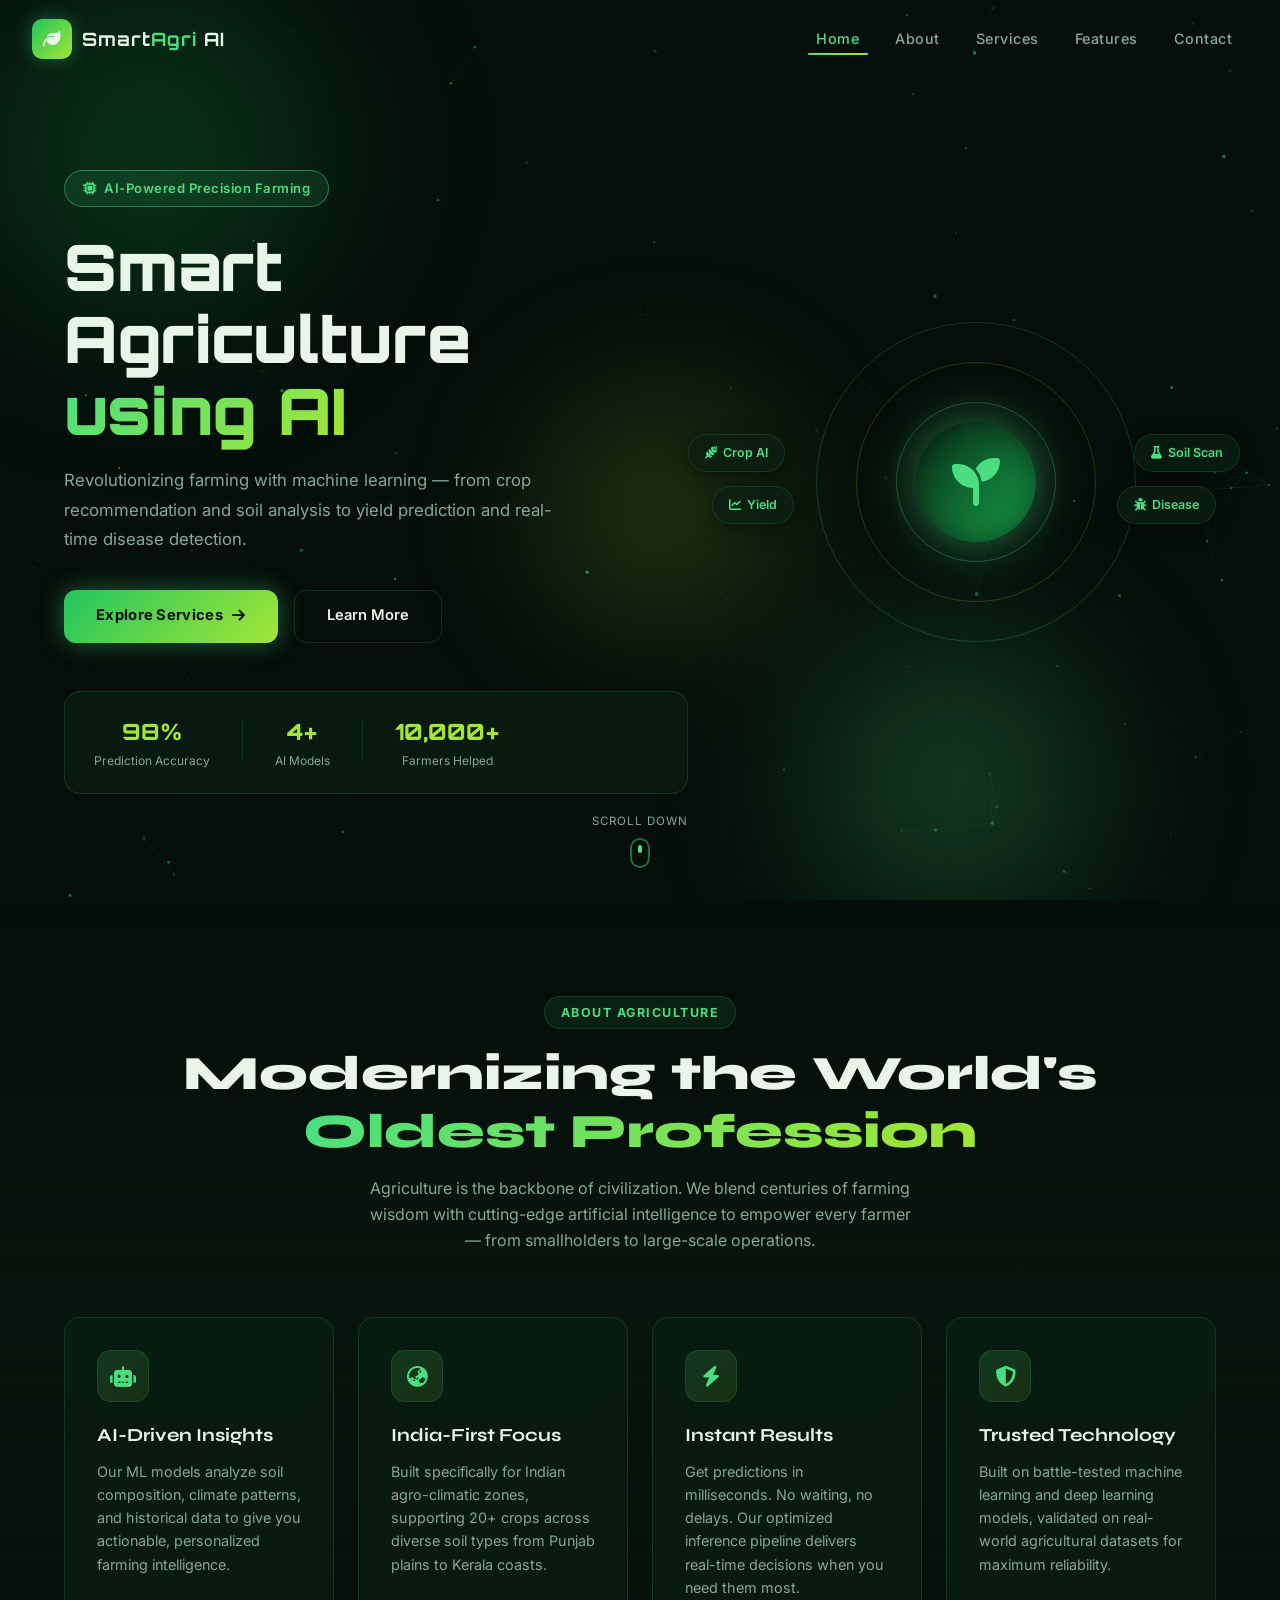
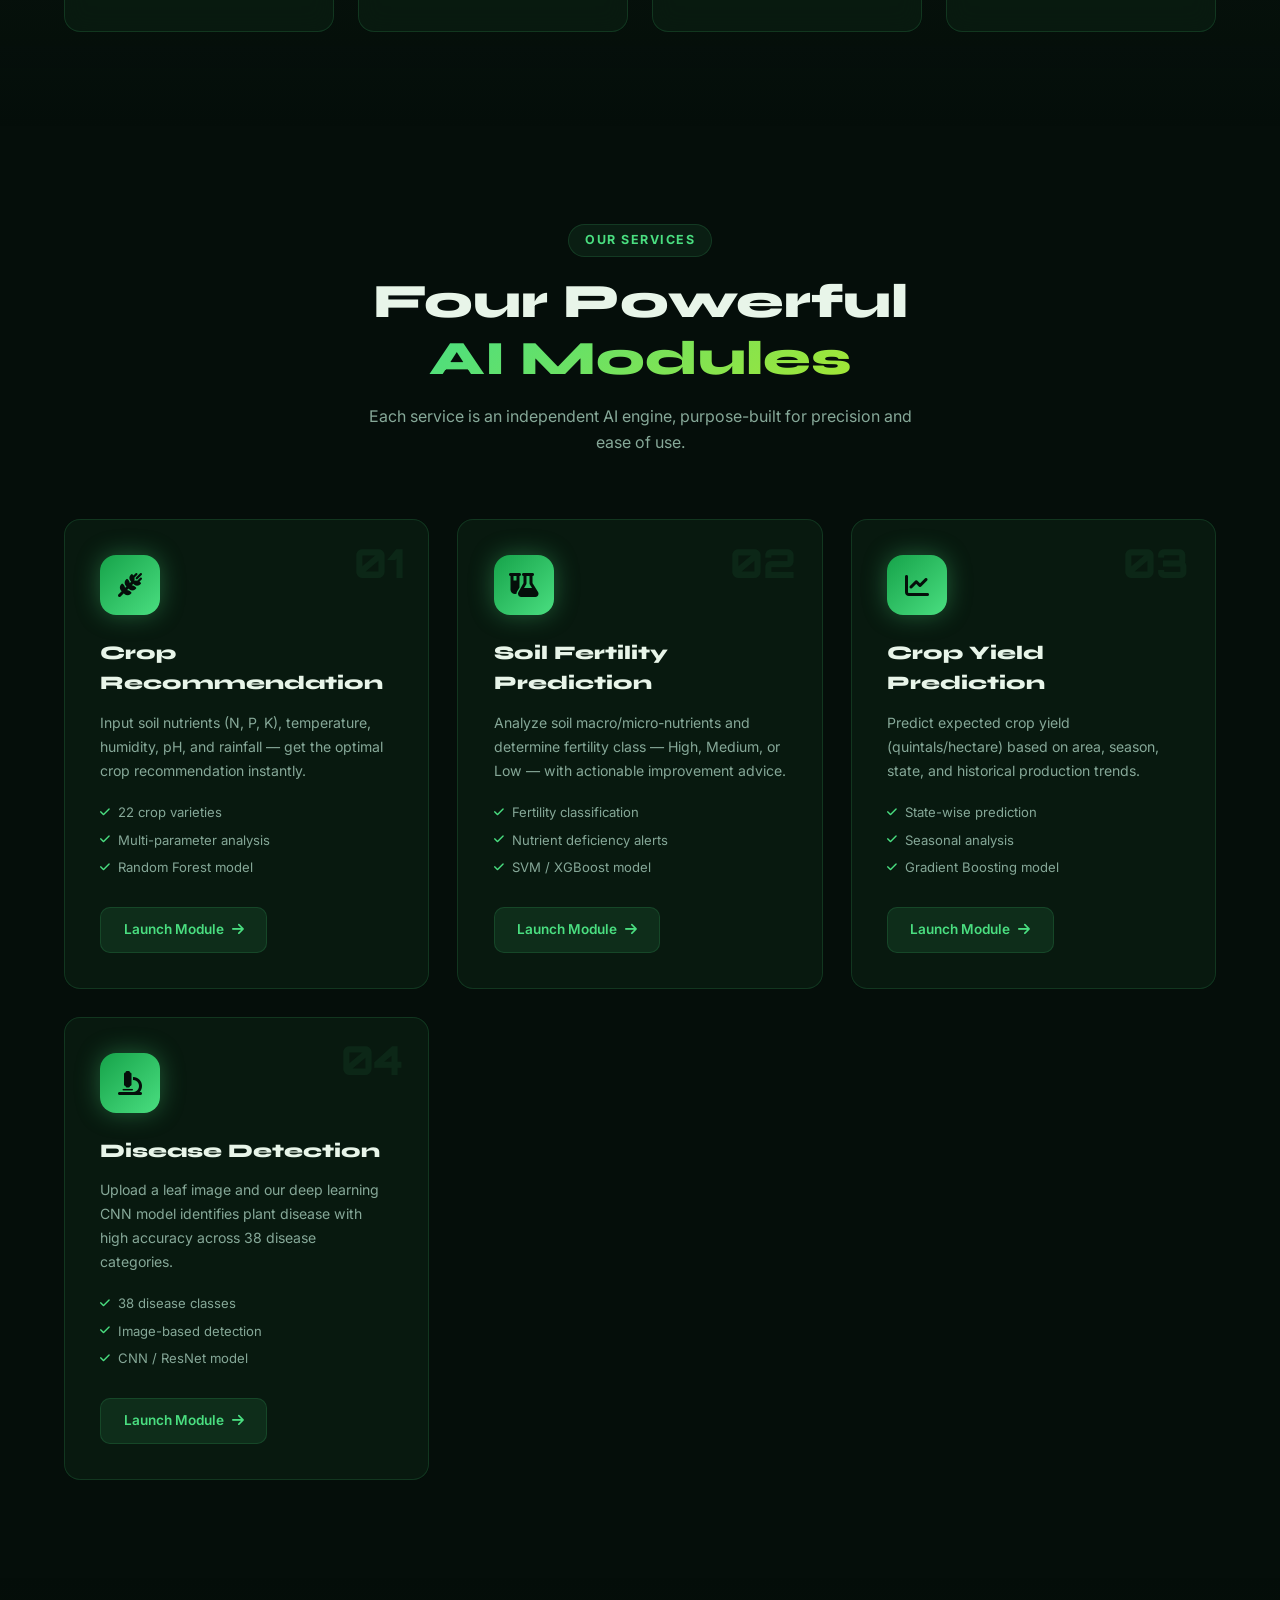
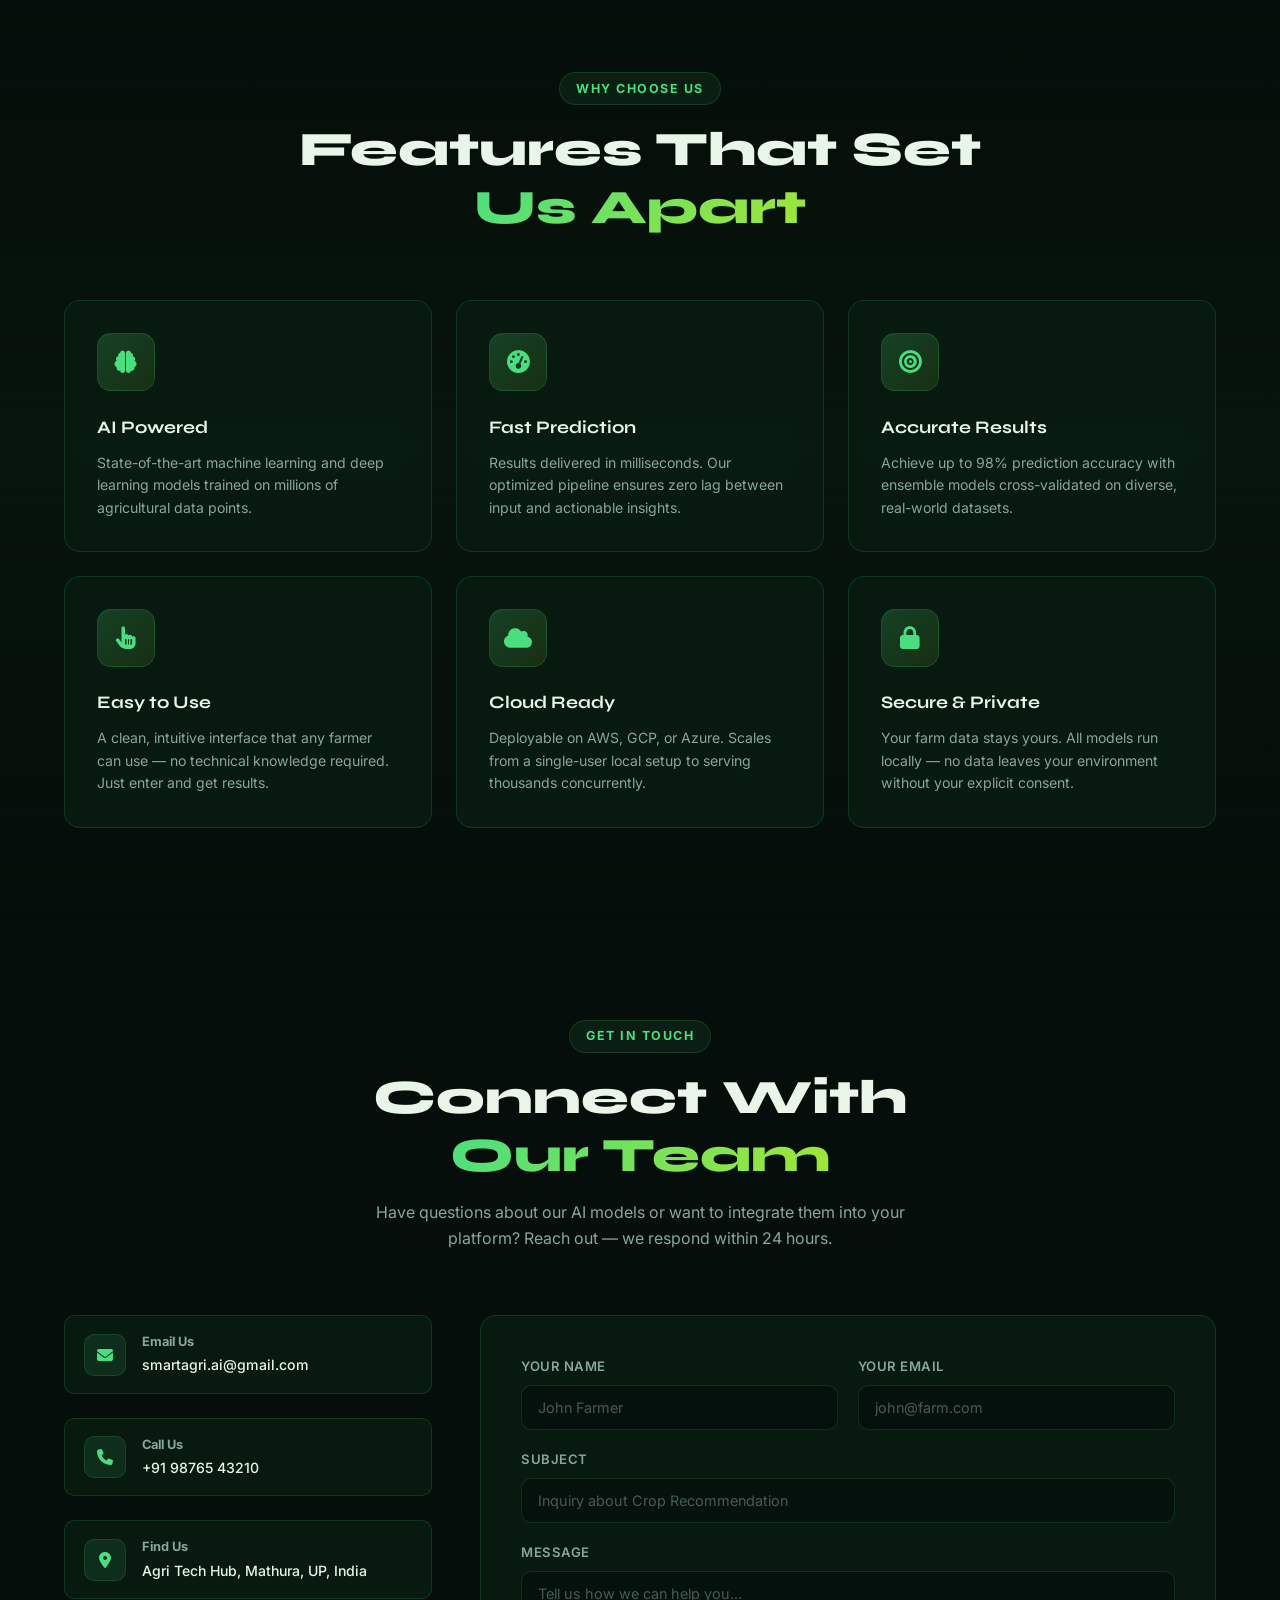
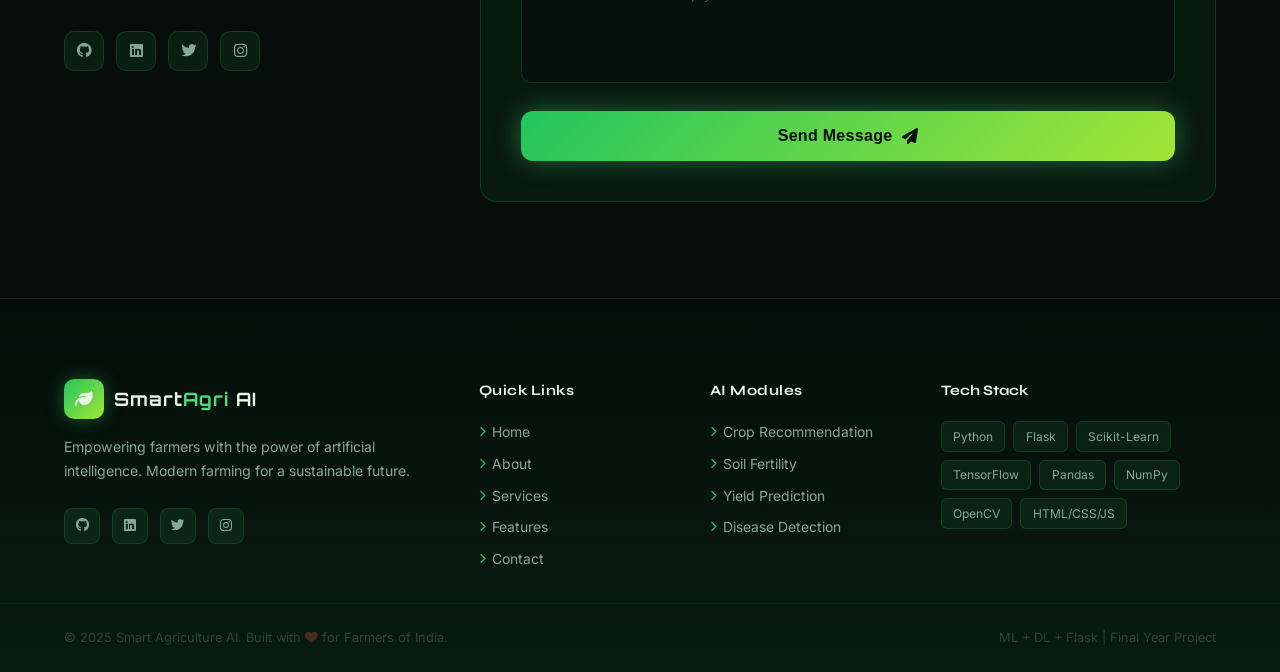
==== commit 437f498c: "Updated Code" ====
--- a/Main/index.html
+++ b/Main/index.html
@@ -192,7 +192,7 @@
             <li><i class="fa-solid fa-check"></i> Multi-parameter analysis</li>
             <li><i class="fa-solid fa-check"></i> Random Forest model</li>
           </ul>
-          <a href="http://127.0.0.1:5002" class="service-btn">
+          <a href="https://crop-recommendadtion.onrender.com" class="service-btn">
             <span>Launch Module</span>
             <i class="fa-solid fa-arrow-right"></i>
           </a>
@@ -212,7 +212,7 @@
             <li><i class="fa-solid fa-check"></i> Nutrient deficiency alerts</li>
             <li><i class="fa-solid fa-check"></i> SVM / XGBoost model</li>
           </ul>
-          <a href="http://127.0.0.1:5001" class="service-btn">
+          <a href="https://soil-fertility-rkv4.onrender.com" class="service-btn">
             <span>Launch Module</span>
             <i class="fa-solid fa-arrow-right"></i>
           </a>
@@ -232,7 +232,7 @@
             <li><i class="fa-solid fa-check"></i> Seasonal analysis</li>
             <li><i class="fa-solid fa-check"></i> Gradient Boosting model</li>
           </ul>
-          <a href="http://127.0.0.1:5000" class="service-btn">
+          <a href="https://yield-prediction-vwqh.onrender.com" class="service-btn">
             <span>Launch Module</span>
             <i class="fa-solid fa-arrow-right"></i>
           </a>
@@ -252,7 +252,7 @@
             <li><i class="fa-solid fa-check"></i> Image-based detection</li>
             <li><i class="fa-solid fa-check"></i> CNN / ResNet model</li>
           </ul>
-          <a href="http://127.0.0.1:5003" class="service-btn">
+          <a href="https://disease-classification-t6o3.onrender.com" class="service-btn">
             <span>Launch Module</span>
             <i class="fa-solid fa-arrow-right"></i>
           </a>
